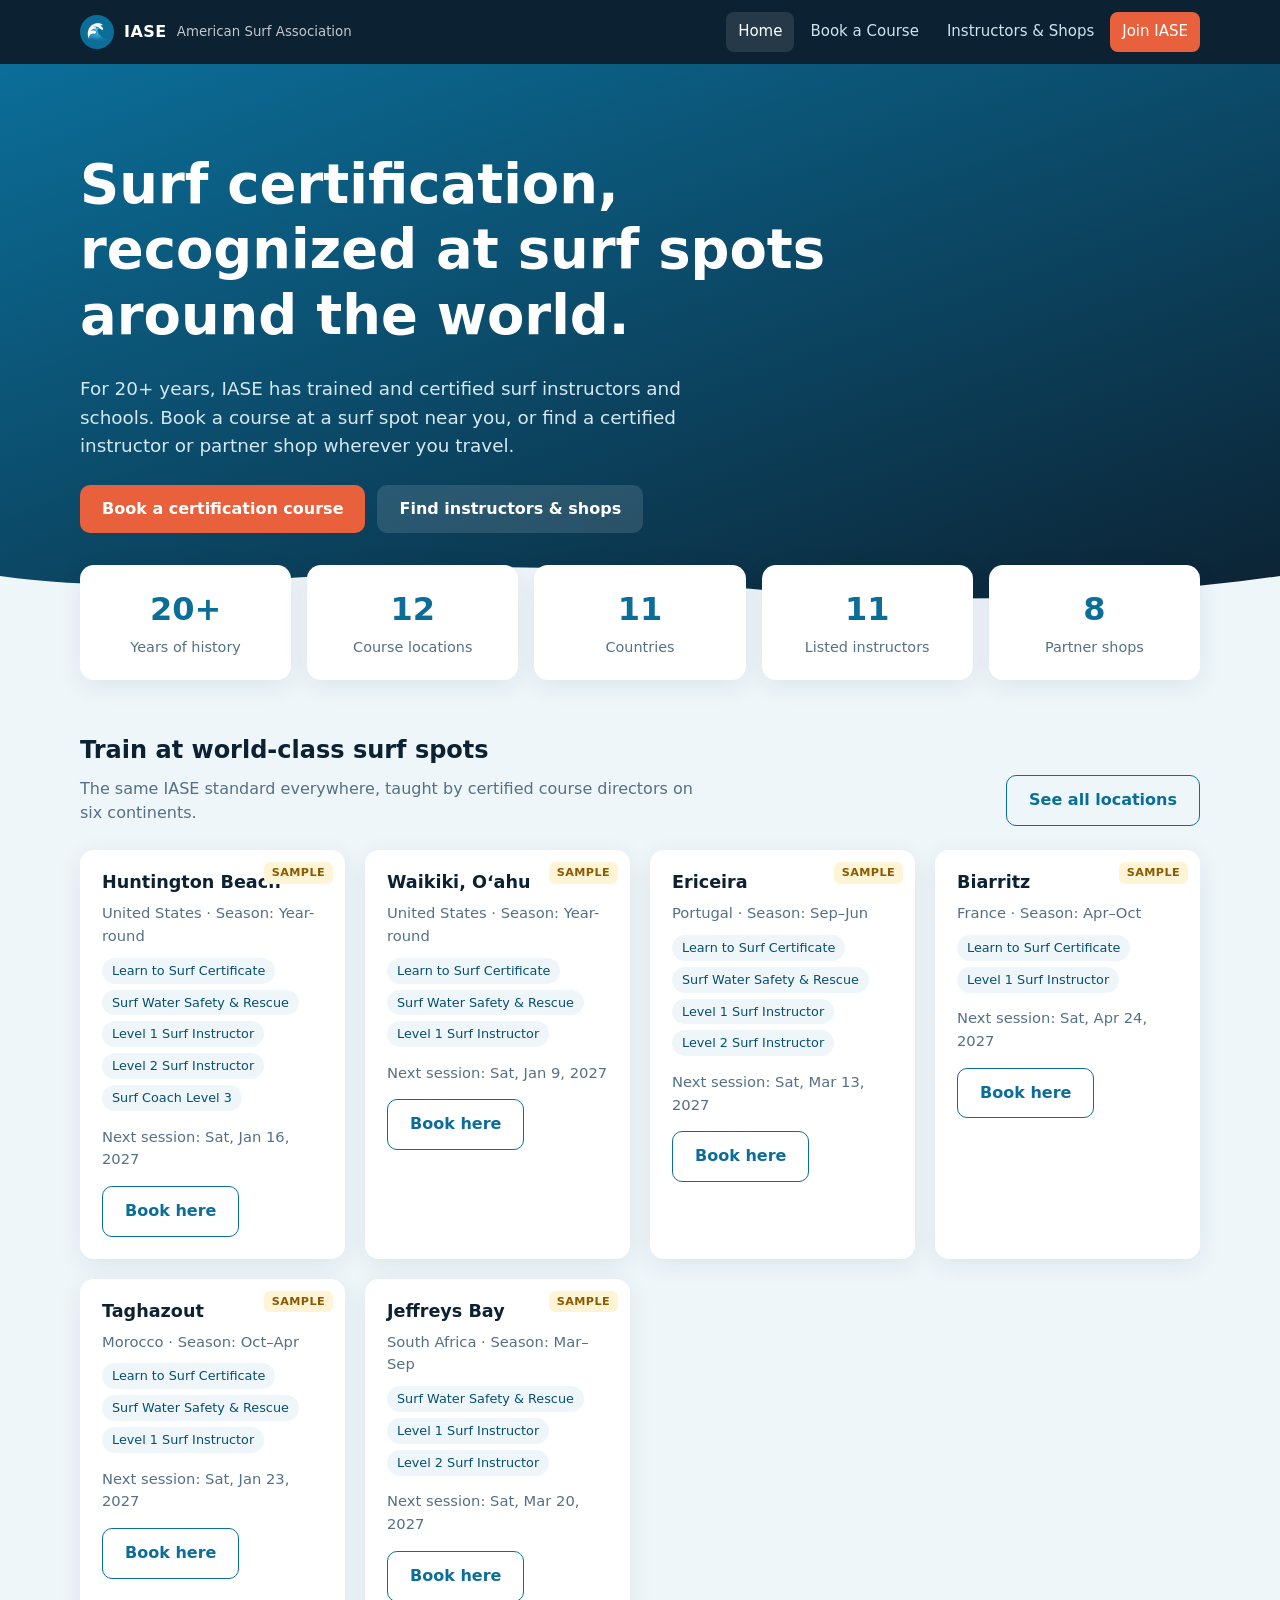
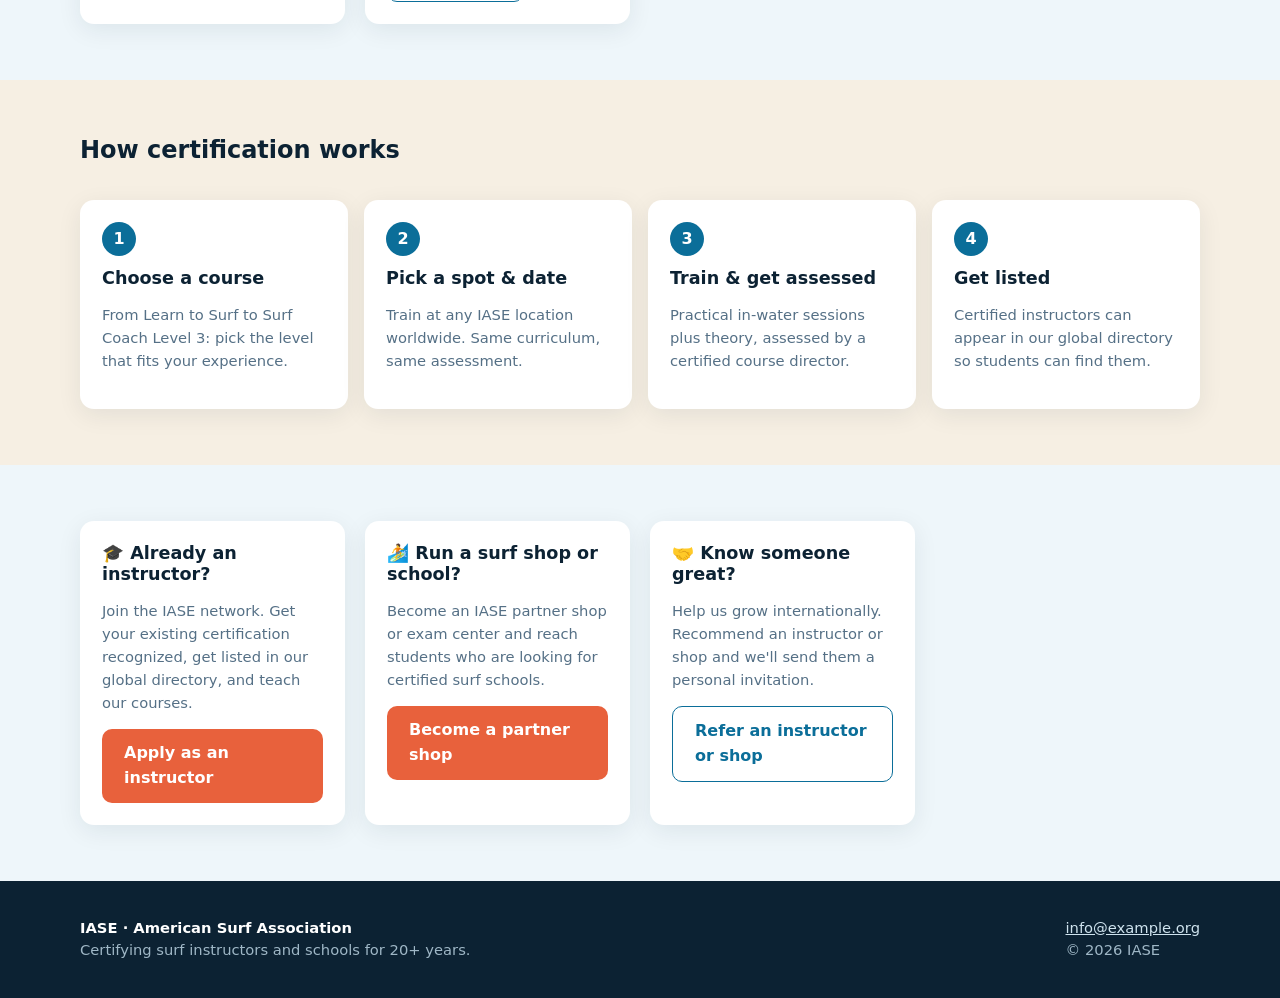
==== index.html @ b3099d08 "Add IASE website: course booking, global directory, join forms Static site with certification course" ====
<!doctype html>
<html lang="en">
<head>
  <meta charset="utf-8">
  <meta name="viewport" content="width=device-width, initial-scale=1">
  <title>IASE · American Surf Association</title>
  <meta name="description" content="Surf certification courses at surf spots worldwide, plus a global directory of IASE certified instructors and partner surf shops.">
  <link rel="stylesheet" href="css/styles.css">
</head>
<body data-page="home">
  <header class="site-header" id="site-header"></header>

  <main>
    <div class="hero">
      <div class="container">
        <h1>Surf certification, recognized at surf spots around the world.</h1>
        <p>For <span data-org="yearsActive"></span> years, <span data-org="orgShortName"></span> has trained and certified surf instructors and schools. Book a course at a surf spot near you, or find a certified instructor or partner shop wherever you travel.</p>
        <div class="btn-row">
          <a class="btn btn-primary" href="courses.html">Book a certification course</a>
          <a class="btn btn-ghost" href="directory.html">Find instructors &amp; shops</a>
        </div>
      </div>
    </div>

    <div class="container">
      <div class="stats">
        <div class="stat"><strong data-org="yearsActive"></strong><span>Years of history</span></div>
        <div class="stat"><strong id="stat-spots"></strong><span>Course locations</span></div>
        <div class="stat"><strong id="stat-countries"></strong><span>Countries</span></div>
        <div class="stat"><strong id="stat-instructors"></strong><span>Listed instructors</span></div>
        <div class="stat"><strong id="stat-shops"></strong><span>Partner shops</span></div>
      </div>
    </div>

    <section>
      <div class="container">
        <div class="section-head">
          <div>
            <h2>Train at world-class surf spots</h2>
            <p>The same <span data-org="orgShortName"></span> standard everywhere, taught by certified course directors on six continents.</p>
          </div>
          <a class="btn btn-outline" href="courses.html">See all locations</a>
        </div>
        <div class="grid" id="featured-spots"></div>
      </div>
    </section>

    <section class="band">
      <div class="container">
        <div class="section-head"><div><h2>How certification works</h2></div></div>
        <div class="steps">
          <div class="card"><h3>Choose a course</h3><p class="meta">From Learn to Surf to Surf Coach Level 3: pick the level that fits your experience.</p></div>
          <div class="card"><h3>Pick a spot &amp; date</h3><p class="meta">Train at any IASE location worldwide. Same curriculum, same assessment.</p></div>
          <div class="card"><h3>Train &amp; get assessed</h3><p class="meta">Practical in-water sessions plus theory, assessed by a certified course director.</p></div>
          <div class="card"><h3>Get listed</h3><p class="meta">Certified instructors can appear in our global directory so students can find them.</p></div>
        </div>
      </div>
    </section>

    <section>
      <div class="container">
        <div class="grid">
          <div class="card">
            <h3>🎓 Already an instructor?</h3>
            <p class="meta">Join the <span data-org="orgShortName"></span> network. Get your existing certification recognized, get listed in our global directory, and teach our courses.</p>
            <a class="btn btn-primary" href="join.html?as=instructor">Apply as an instructor</a>
          </div>
          <div class="card">
            <h3>🏄 Run a surf shop or school?</h3>
            <p class="meta">Become an <span data-org="orgShortName"></span> partner shop or exam center and reach students who are looking for certified surf schools.</p>
            <a class="btn btn-primary" href="join.html?as=shop">Become a partner shop</a>
          </div>
          <div class="card">
            <h3>🤝 Know someone great?</h3>
            <p class="meta">Help us grow internationally. Recommend an instructor or shop and we'll send them a personal invitation.</p>
            <a class="btn btn-outline" href="join.html?as=refer">Refer an instructor or shop</a>
          </div>
        </div>
      </div>
    </section>
  </main>

  <footer class="site-footer" id="site-footer"></footer>
  <script src="js/config.js"></script>
  <script src="data/data.js"></script>
  <script src="js/app.js"></script>
</body>
</html>
---- css/styles.css ----
:root {
  --ink: #0c2233;
  --muted: #557086;
  --ocean: #0b6e99;
  --ocean-dark: #084f6f;
  --sand: #f6efe3;
  --foam: #eef6fa;
  --coral: #e8613c;
  --line: #d7e3ea;
  --card: #ffffff;
  --radius: 14px;
  --shadow: 0 6px 24px rgba(12, 34, 51, 0.08);
}

* { box-sizing: border-box; }
html { scroll-behavior: smooth; }
body {
  margin: 0;
  font-family: "Inter", system-ui, -apple-system, "Segoe UI", Roboto, sans-serif;
  color: var(--ink);
  background: var(--foam);
  line-height: 1.55;
}
a { color: var(--ocean); }
img { max-width: 100%; }
h1, h2, h3 { line-height: 1.2; margin: 0 0 .5em; }
.container { width: min(1120px, 100% - 32px); margin-inline: auto; }

/* Header */
.site-header { background: var(--ink); color: #fff; position: sticky; top: 0; z-index: 1000; }
.site-header .container { display: flex; align-items: center; justify-content: space-between; gap: 16px; min-height: 64px; flex-wrap: wrap; }
.brand { color: #fff; text-decoration: none; font-weight: 800; letter-spacing: .5px; display: flex; align-items: center; gap: 10px; }
.brand small { font-weight: 400; opacity: .75; letter-spacing: 0; }
.brand-mark { width: 34px; height: 34px; border-radius: 50%; background: var(--ocean); display: grid; place-items: center; font-size: 18px; }
.nav { display: flex; gap: 4px; flex-wrap: wrap; }
.nav a { color: #cfe3ee; text-decoration: none; padding: 8px 12px; border-radius: 8px; font-size: 15px; }
.nav a:hover, .nav a[aria-current="page"] { background: rgba(255,255,255,.1); color: #fff; }
.nav a.cta { background: var(--coral); color: #fff; }

/* Hero */
.hero { background: linear-gradient(160deg, #0b6e99 0%, #0c2233 100%); color: #fff; padding: 88px 0 72px; position: relative; overflow: hidden; }
.hero::after { content: ""; position: absolute; left: 0; right: 0; bottom: -1px; height: 60px;
  background: url("data:image/svg+xml,%3Csvg xmlns='http://www.w3.org/2000/svg' viewBox='0 0 1440 60' preserveAspectRatio='none'%3E%3Cpath d='M0 30 C240 60 480 0 720 30 S1200 60 1440 30 V60 H0Z' fill='%23eef6fa'/%3E%3C/svg%3E") no-repeat bottom/100% 100%; }
.hero h1 { font-size: clamp(2rem, 5vw, 3.4rem); max-width: 760px; }
.hero p { font-size: 1.15rem; max-width: 640px; color: #d5e8f1; }
.page-hero { padding: 56px 0 64px; }
.page-hero h1 { font-size: clamp(1.8rem, 4vw, 2.6rem); }

.btn { display: inline-block; border: 0; cursor: pointer; padding: 12px 22px; border-radius: 10px; font: inherit; font-weight: 600; text-decoration: none; }
.btn-primary { background: var(--coral); color: #fff; }
.btn-primary:hover { filter: brightness(1.08); }
.btn-ghost { background: rgba(255,255,255,.12); color: #fff; }
.btn-outline { background: transparent; color: var(--ocean); border: 1.5px solid var(--ocean); }
.btn:disabled { opacity: .5; cursor: not-allowed; }
.btn-row { display: flex; gap: 12px; flex-wrap: wrap; margin-top: 24px; }

/* Sections & grids */
section { padding: 56px 0; }
.section-head { display: flex; justify-content: space-between; align-items: end; gap: 16px; flex-wrap: wrap; margin-bottom: 24px; }
.section-head p { color: var(--muted); margin: 0; max-width: 620px; }
.grid { display: grid; gap: 20px; grid-template-columns: repeat(auto-fill, minmax(260px, 1fr)); }
.card { background: var(--card); border-radius: var(--radius); box-shadow: var(--shadow); padding: 22px; position: relative; }
.card h3 { font-size: 1.1rem; }
.card .meta { color: var(--muted); font-size: .92rem; }
.card.selectable { cursor: pointer; border: 2px solid transparent; transition: border-color .15s, transform .15s; }
.card.selectable:hover { transform: translateY(-2px); }
.card.selected { border-color: var(--ocean); }
.price { font-weight: 800; font-size: 1.25rem; color: var(--ocean-dark); }
.tags { display: flex; flex-wrap: wrap; gap: 6px; margin-top: 10px; }
.tag { background: var(--foam); color: var(--ocean-dark); border-radius: 999px; padding: 3px 10px; font-size: .8rem; }
.badge-sample { position: absolute; top: 12px; right: 12px; background: #fff4d6; color: #8a5a00; font-size: .7rem; font-weight: 700; padding: 2px 8px; border-radius: 6px; text-transform: uppercase; letter-spacing: .4px; }

.stats { display: grid; grid-template-columns: repeat(auto-fit, minmax(160px, 1fr)); gap: 16px; margin-top: -40px; position: relative; z-index: 2; }
.stat { background: #fff; border-radius: var(--radius); box-shadow: var(--shadow); padding: 20px; text-align: center; }
.stat strong { display: block; font-size: 2rem; color: var(--ocean); }
.stat span { color: var(--muted); font-size: .9rem; }

.band { background: var(--sand); }
.steps { counter-reset: step; display: grid; gap: 16px; grid-template-columns: repeat(auto-fit, minmax(220px, 1fr)); }
.steps .card::before { counter-increment: step; content: counter(step); display: grid; place-items: center; width: 34px; height: 34px; border-radius: 50%; background: var(--ocean); color: #fff; font-weight: 700; margin-bottom: 12px; }

/* Forms */
.form-card { background: #fff; border-radius: var(--radius); box-shadow: var(--shadow); padding: 28px; }
.form-grid { display: grid; gap: 16px; grid-template-columns: repeat(auto-fit, minmax(240px, 1fr)); }
.field { display: flex; flex-direction: column; gap: 6px; }
.field.full { grid-column: 1 / -1; }
label { font-weight: 600; font-size: .92rem; }
input, select, textarea { font: inherit; padding: 11px 12px; border: 1.5px solid var(--line); border-radius: 10px; background: #fff; color: var(--ink); width: 100%; }
input:focus, select:focus, textarea:focus { outline: none; border-color: var(--ocean); box-shadow: 0 0 0 3px rgba(11,110,153,.15); }
textarea { min-height: 100px; resize: vertical; }
.check { display: flex; gap: 10px; align-items: flex-start; font-weight: 400; }
.check input { width: auto; margin-top: 4px; }
.hint { color: var(--muted); font-size: .85rem; }
.step-title { display: flex; align-items: center; gap: 10px; margin: 32px 0 16px; }
.step-title span { background: var(--ink); color: #fff; width: 28px; height: 28px; border-radius: 50%; display: grid; place-items: center; font-size: .9rem; }

.summary { background: var(--foam); border-radius: 10px; padding: 16px; display: flex; justify-content: space-between; align-items: center; gap: 12px; flex-wrap: wrap; margin-top: 20px; }
.notice { border-radius: 10px; padding: 16px 18px; margin-top: 20px; }
.notice.ok { background: #e3f6ea; color: #14532d; }
.notice.warn { background: #fff4d6; color: #6b4500; }
.notice.err { background: #fde4dd; color: #7a1d06; }

.tabs { display: inline-flex; background: #fff; border-radius: 12px; padding: 4px; box-shadow: var(--shadow); margin-bottom: 20px; }
.tabs button { border: 0; background: transparent; padding: 10px 18px; border-radius: 9px; font: inherit; font-weight: 600; color: var(--muted); cursor: pointer; }
.tabs button.active { background: var(--ocean); color: #fff; }

/* Directory */
#map { height: 440px; border-radius: var(--radius); box-shadow: var(--shadow); z-index: 1; }
.filters { display: grid; gap: 12px; grid-template-columns: 2fr 1fr 1fr; margin: 24px 0; }
.result-count { color: var(--muted); margin-bottom: 12px; }
.empty { text-align: center; color: var(--muted); padding: 40px; }

/* Footer */
.site-footer { background: var(--ink); color: #9fb7c6; padding: 36px 0; font-size: .92rem; }
.site-footer .container { display: flex; justify-content: space-between; gap: 16px; flex-wrap: wrap; }
.site-footer a { color: #cfe3ee; }

@media (max-width: 720px) {
  .filters { grid-template-columns: 1fr; }
  .hero { padding: 56px 0 64px; }
  .site-header .container { padding: 10px 0; }
  #map { height: 320px; }
}
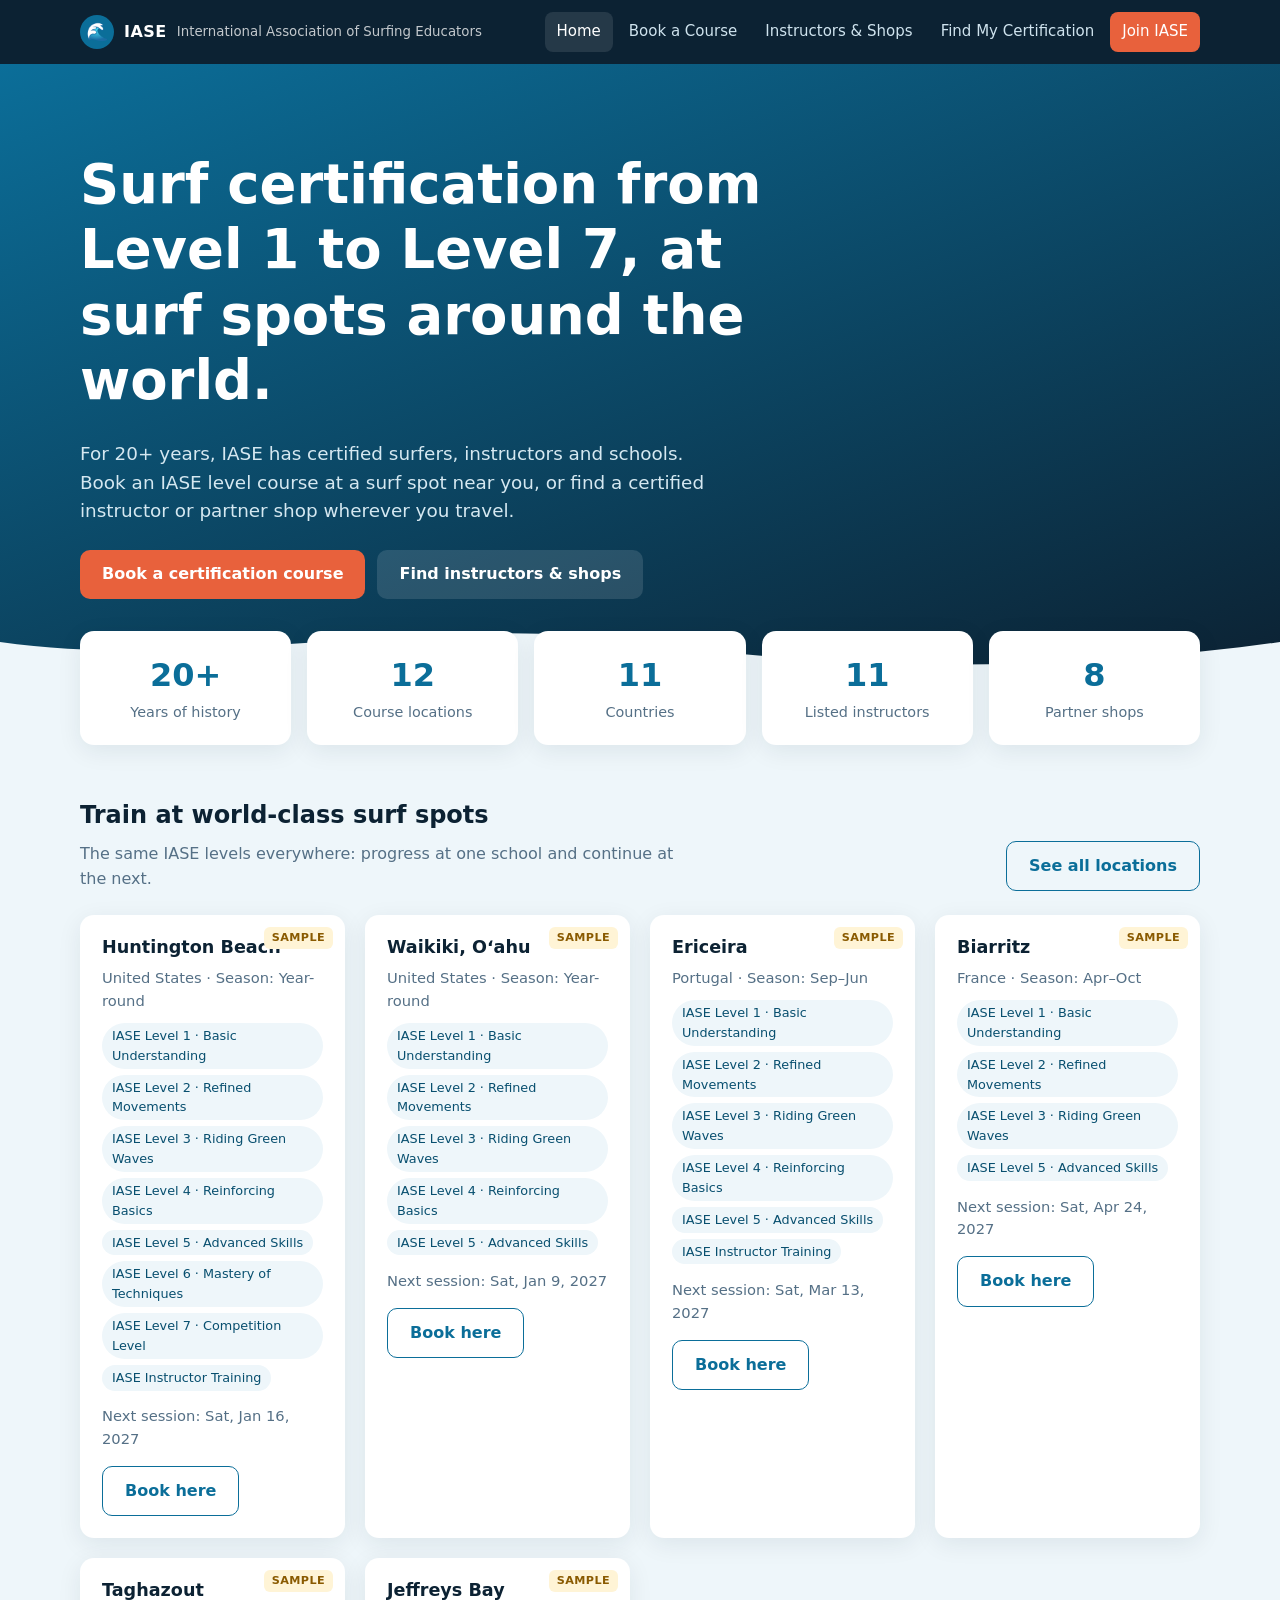
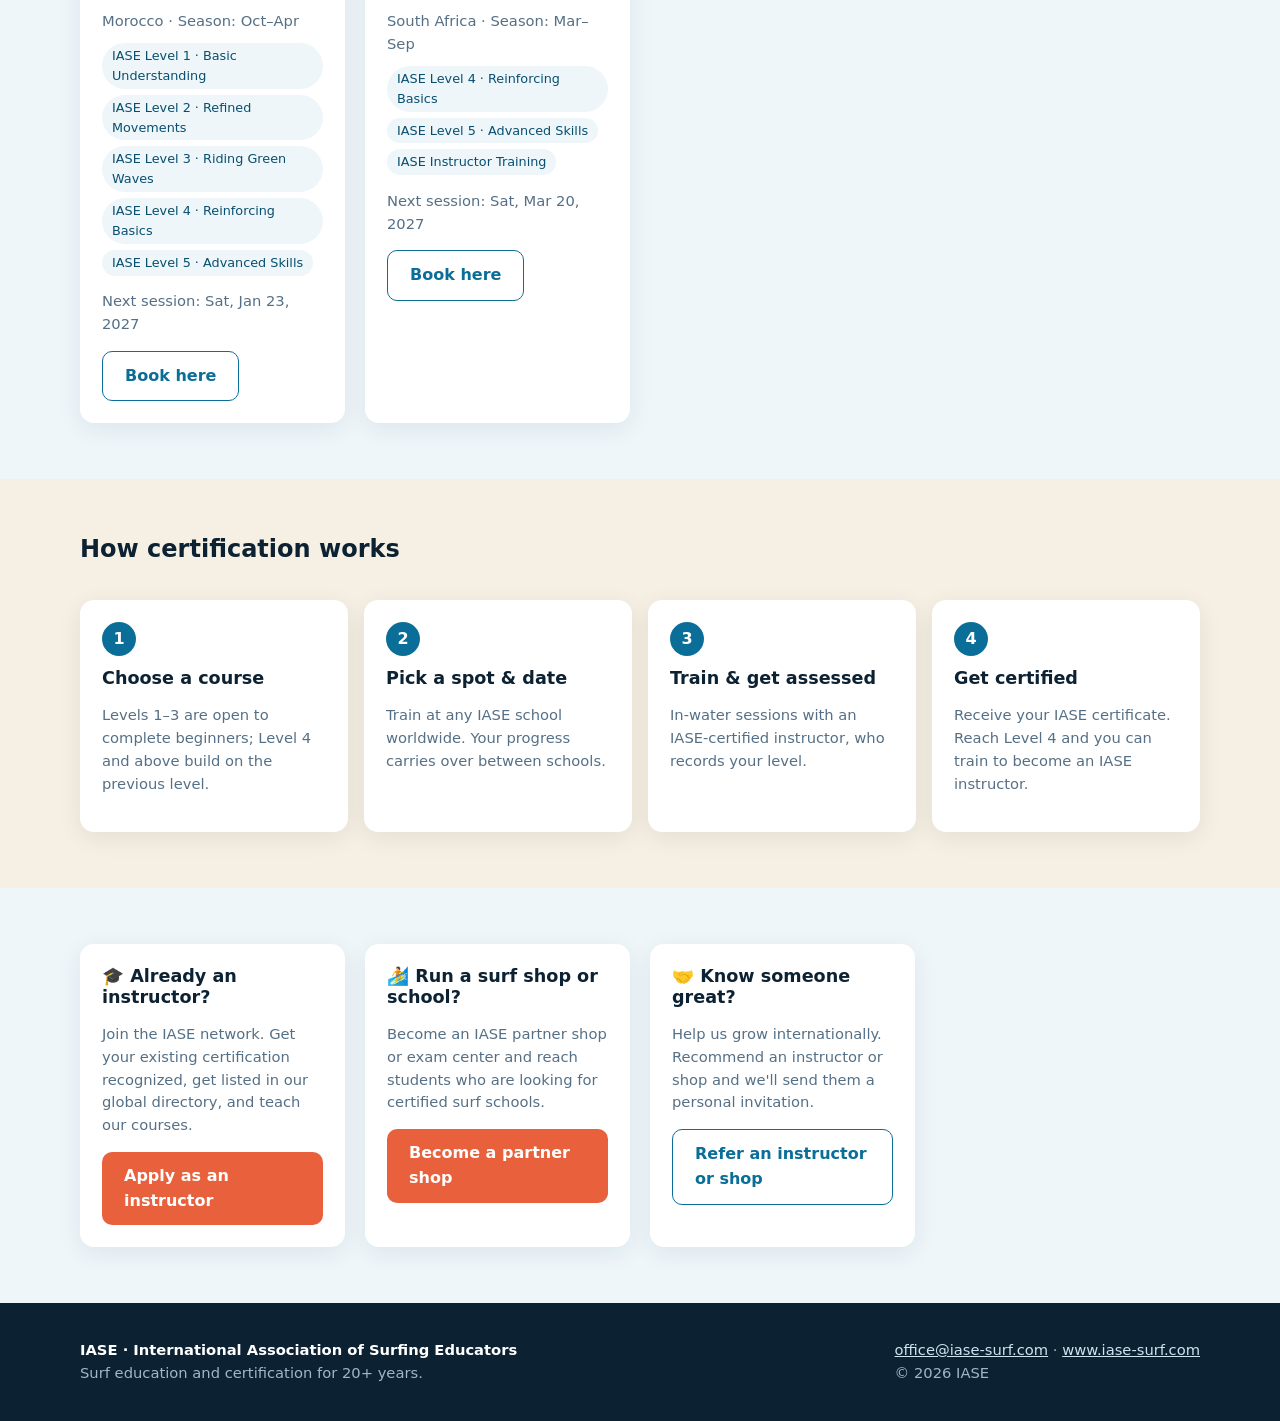
==== commit c0f13eb8: "Align site with iase-surf.com: real name, contact, IASE levels 1-7 Use the association's published n" ====
--- a/index.html
+++ b/index.html
@@ -3,7 +3,7 @@
 <head>
   <meta charset="utf-8">
   <meta name="viewport" content="width=device-width, initial-scale=1">
-  <title>IASE · American Surf Association</title>
+  <title>IASE · International Association of Surfing Educators</title>
   <meta name="description" content="Surf certification courses at surf spots worldwide, plus a global directory of IASE certified instructors and partner surf shops.">
   <link rel="stylesheet" href="css/styles.css">
 </head>
@@ -13,8 +13,8 @@
   <main>
     <div class="hero">
       <div class="container">
-        <h1>Surf certification, recognized at surf spots around the world.</h1>
-        <p>For <span data-org="yearsActive"></span> years, <span data-org="orgShortName"></span> has trained and certified surf instructors and schools. Book a course at a surf spot near you, or find a certified instructor or partner shop wherever you travel.</p>
+        <h1>Surf certification from Level 1 to Level 7, at surf spots around the world.</h1>
+        <p>For <span data-org="yearsActive"></span> years, <span data-org="orgShortName"></span> has certified surfers, instructors and schools. Book an IASE level course at a surf spot near you, or find a certified instructor or partner shop wherever you travel.</p>
         <div class="btn-row">
           <a class="btn btn-primary" href="courses.html">Book a certification course</a>
           <a class="btn btn-ghost" href="directory.html">Find instructors &amp; shops</a>
@@ -37,7 +37,7 @@
         <div class="section-head">
           <div>
             <h2>Train at world-class surf spots</h2>
-            <p>The same <span data-org="orgShortName"></span> standard everywhere, taught by certified course directors on six continents.</p>
+            <p>The same <span data-org="orgShortName"></span> levels everywhere: progress at one school and continue at the next.</p>
           </div>
           <a class="btn btn-outline" href="courses.html">See all locations</a>
         </div>
@@ -49,10 +49,10 @@
       <div class="container">
         <div class="section-head"><div><h2>How certification works</h2></div></div>
         <div class="steps">
-          <div class="card"><h3>Choose a course</h3><p class="meta">From Learn to Surf to Surf Coach Level 3: pick the level that fits your experience.</p></div>
-          <div class="card"><h3>Pick a spot &amp; date</h3><p class="meta">Train at any IASE location worldwide. Same curriculum, same assessment.</p></div>
-          <div class="card"><h3>Train &amp; get assessed</h3><p class="meta">Practical in-water sessions plus theory, assessed by a certified course director.</p></div>
-          <div class="card"><h3>Get listed</h3><p class="meta">Certified instructors can appear in our global directory so students can find them.</p></div>
+          <div class="card"><h3>Choose a course</h3><p class="meta">Levels 1–3 are open to complete beginners; Level 4 and above build on the previous level.</p></div>
+          <div class="card"><h3>Pick a spot &amp; date</h3><p class="meta">Train at any IASE school worldwide. Your progress carries over between schools.</p></div>
+          <div class="card"><h3>Train &amp; get assessed</h3><p class="meta">In-water sessions with an IASE-certified instructor, who records your level.</p></div>
+          <div class="card"><h3>Get certified</h3><p class="meta">Receive your IASE certificate. Reach Level 4 and you can train to become an IASE instructor.</p></div>
         </div>
       </div>
     </section>
--- a/css/styles.css
+++ b/css/styles.css
@@ -90,6 +90,7 @@
 textarea { min-height: 100px; resize: vertical; }
 .check { display: flex; gap: 10px; align-items: flex-start; font-weight: 400; }
 .check input { width: auto; margin-top: 4px; }
+.field.check { flex-direction: row; }
 .hint { color: var(--muted); font-size: .85rem; }
 .step-title { display: flex; align-items: center; gap: 10px; margin: 32px 0 16px; }
 .step-title span { background: var(--ink); color: #fff; width: 28px; height: 28px; border-radius: 50%; display: grid; place-items: center; font-size: .9rem; }
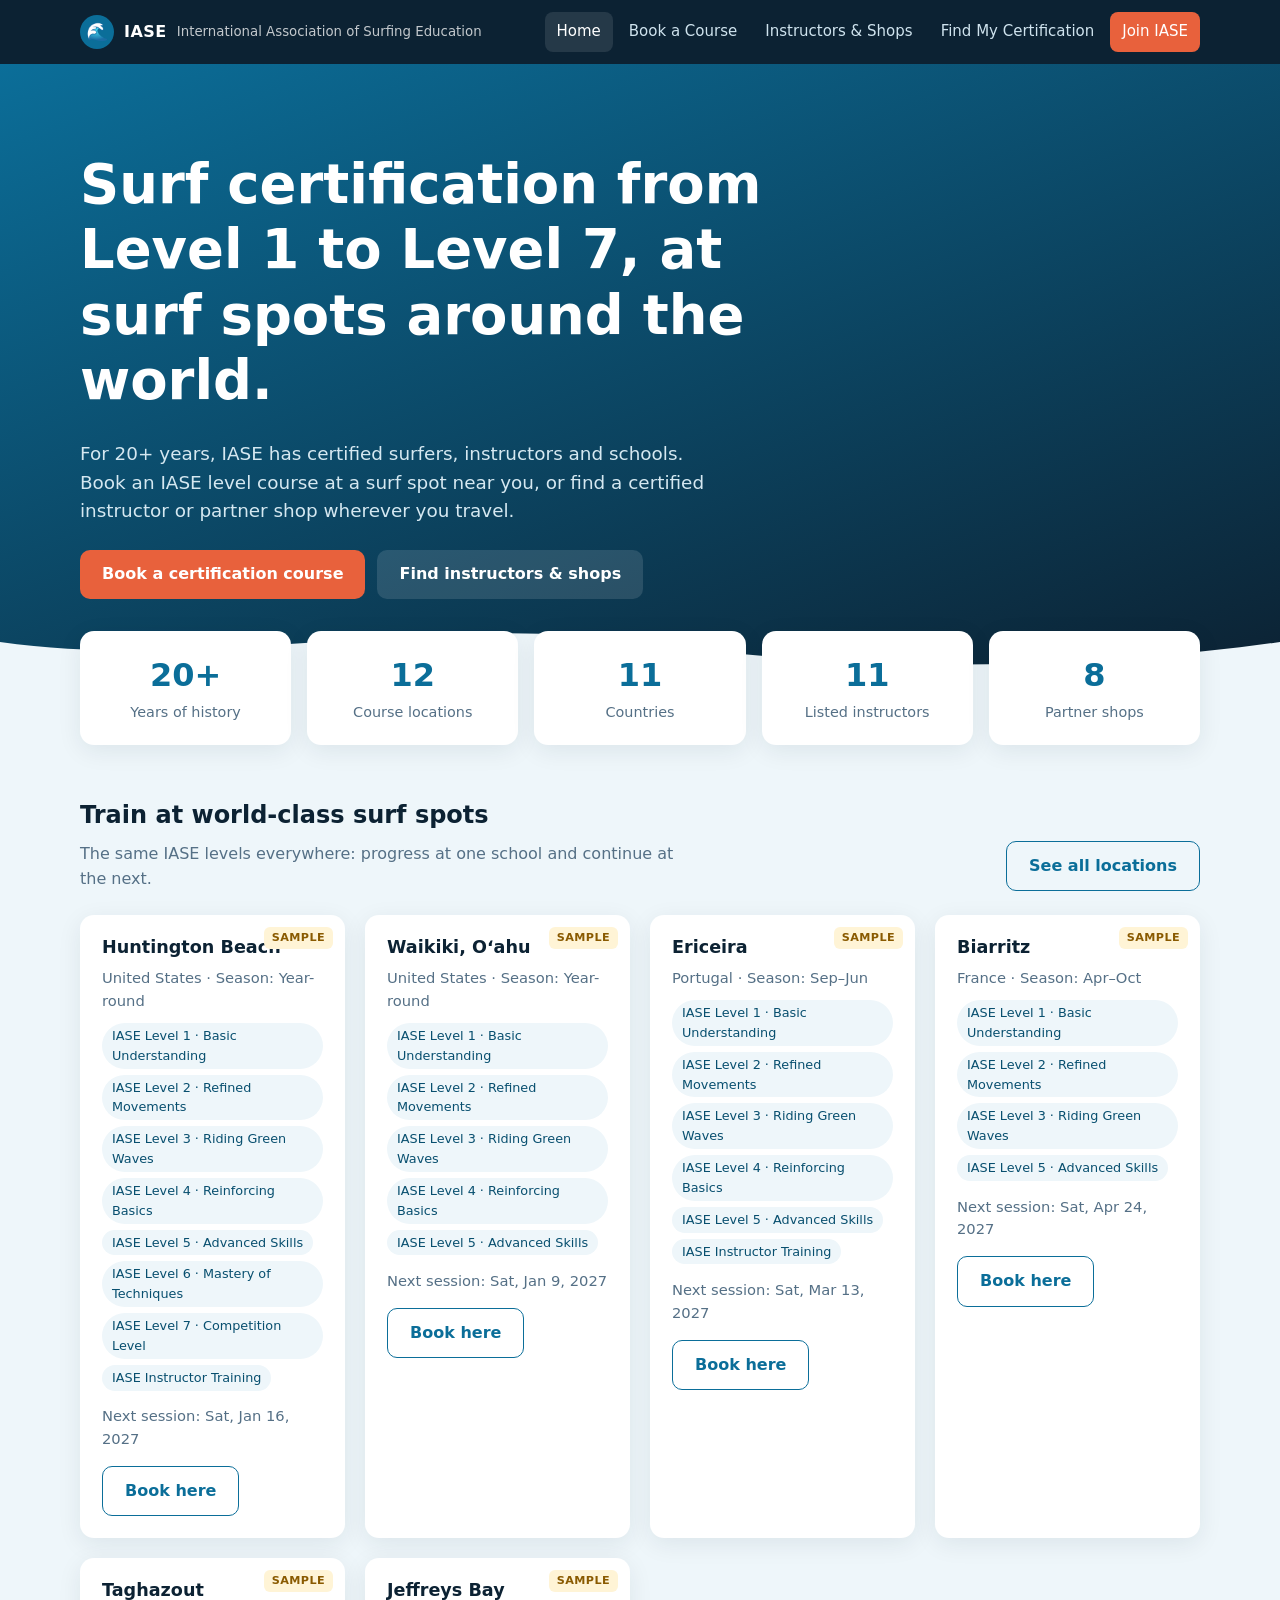
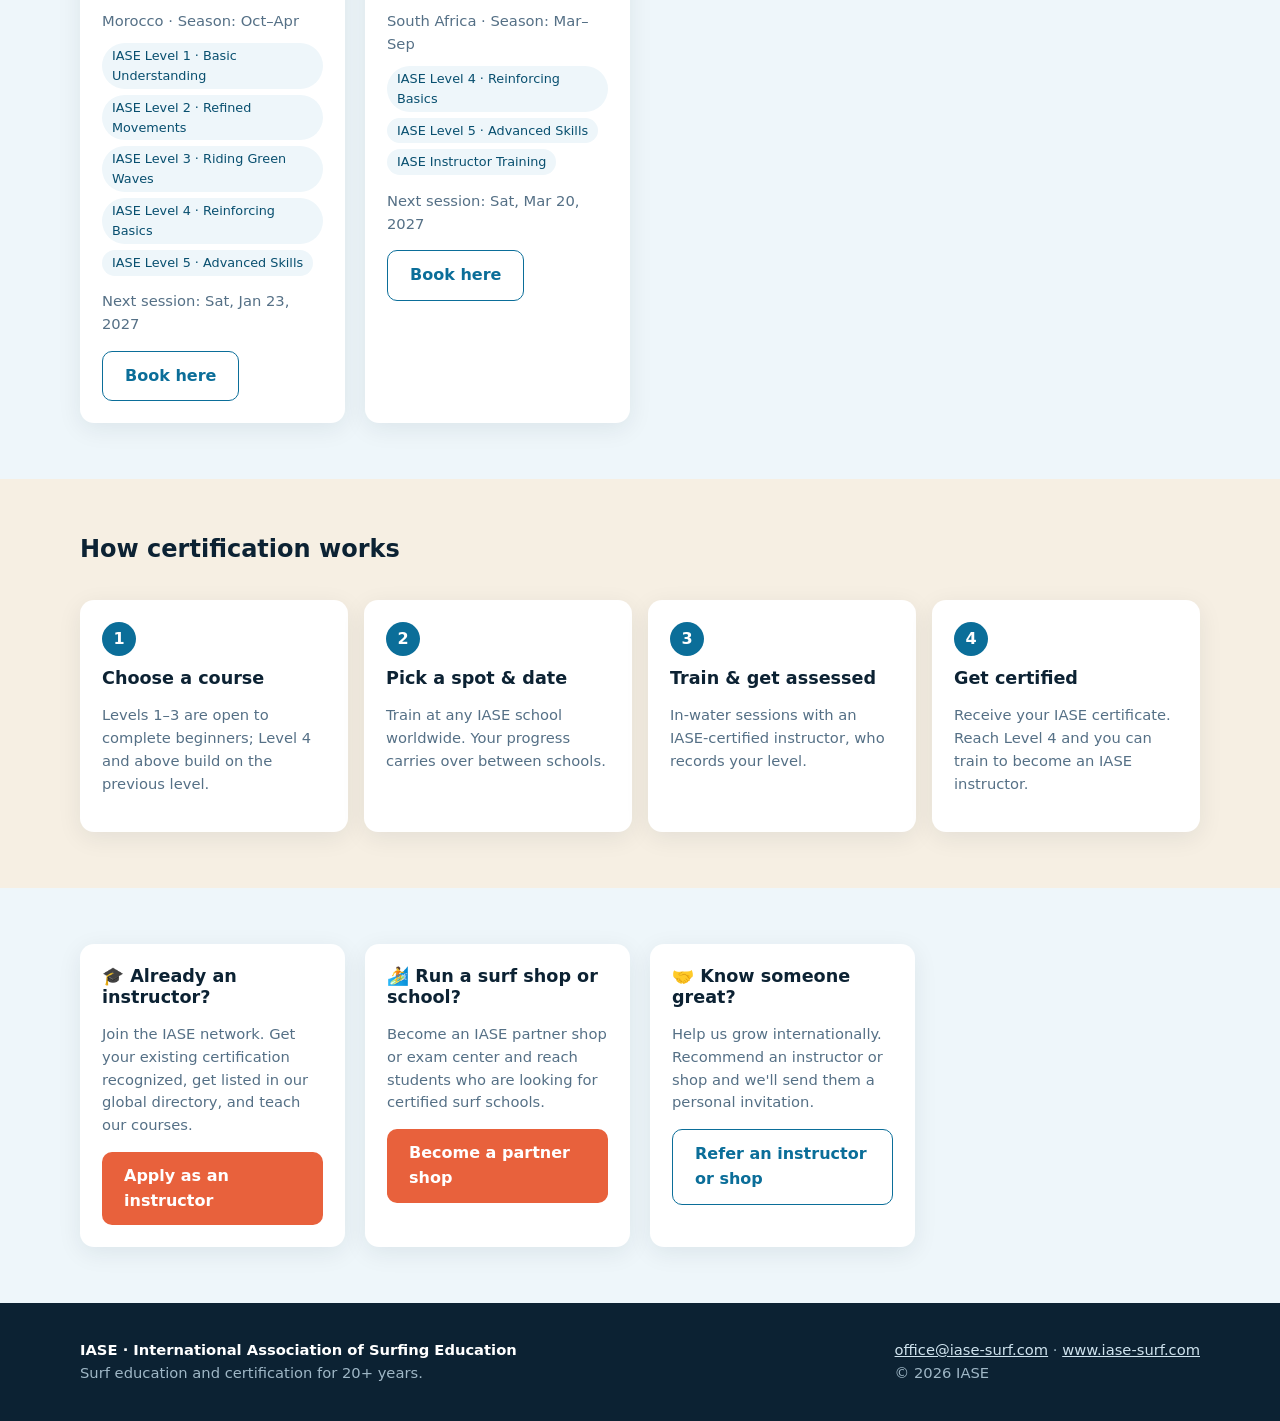
==== commit 02ef6380: "Use official name: International Association of Surfing Education Co-Authored-By: Claude Opus 5.5 <n" ====
--- a/index.html
+++ b/index.html
@@ -3,7 +3,7 @@
 <head>
   <meta charset="utf-8">
   <meta name="viewport" content="width=device-width, initial-scale=1">
-  <title>IASE · International Association of Surfing Educators</title>
+  <title>IASE · International Association of Surfing Education</title>
   <meta name="description" content="Surf certification courses at surf spots worldwide, plus a global directory of IASE certified instructors and partner surf shops.">
   <link rel="stylesheet" href="css/styles.css">
 </head>
